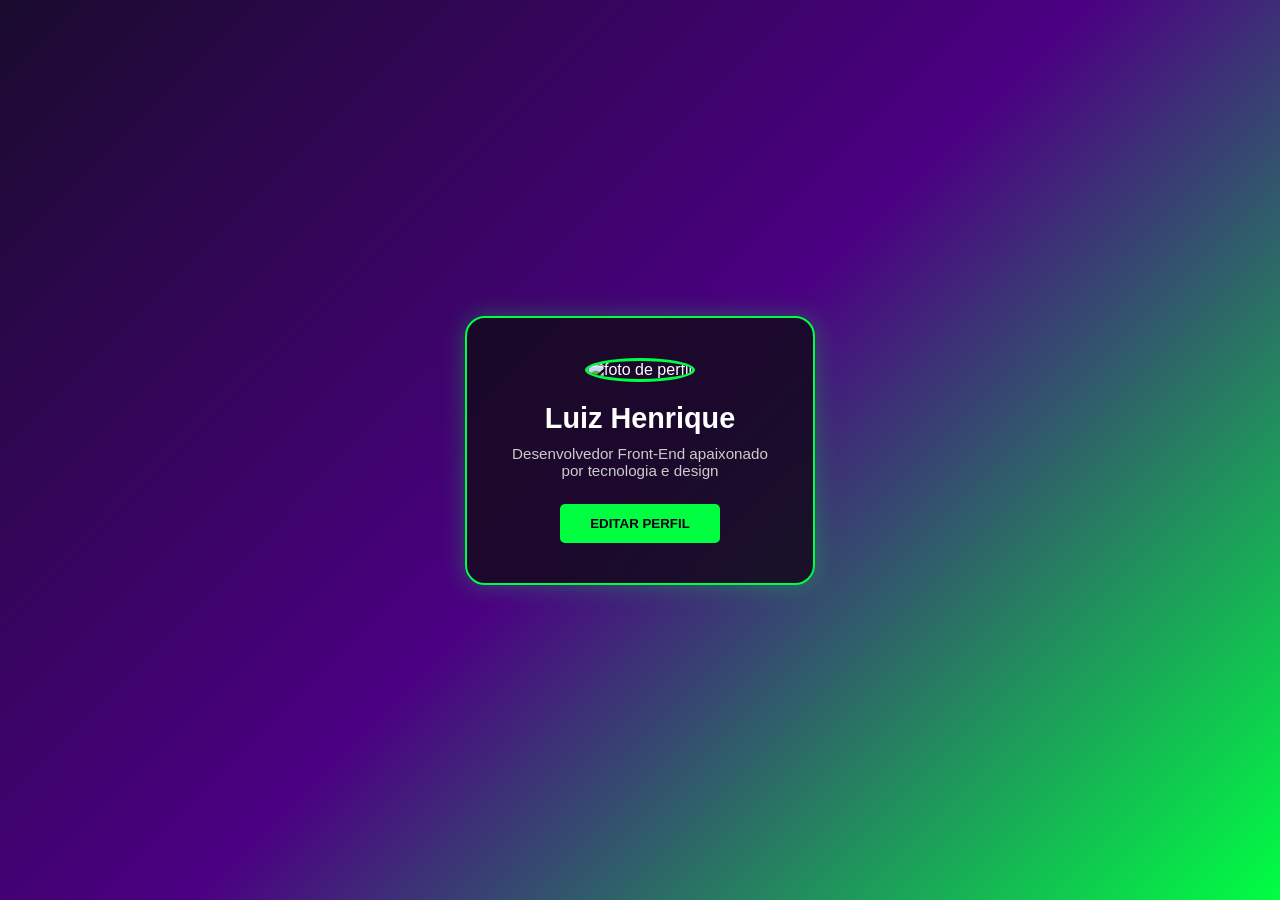
==== index.html @ 84e82abe "Add files via upload" ====
<!DOCTYPE html>
<html lang="pt-br">
<head>
    <meta charset="utf-8">
    <meta name="viewport" content="width=device-width, initial-scale=1.0"> 
    <title>Meu site - EVA 01</title>
    <style>
        /* --- TUDO DO STYLE.CSS AQUI --- */
        * { margin: 0; padding: 0; box-sizing: border-box; font-family: 'Segoe UI', sans-serif; }

        body {
            min-height: 100vh;
            width: 100%;
            display: flex;
            justify-content: center;
            align-items: center;
            background: #0d0216;
            background-image: linear-gradient(135deg, #1a0b2e 0%, #4b0082 50%, #00ff41 100%);
            background-attachment: fixed;
            overflow: hidden;
        }

        .profile-card {
            background: rgba(20, 10, 30, 0.85);
            backdrop-filter: blur(12px);
            border: 2px solid #00ff41;
            box-shadow: 0 0 25px rgba(0, 255, 65, 0.3);
            border-radius: 20px;
            padding: 40px;
            text-align: center;
            width: 350px;
            color: #ffffff;
        }

        .profile-img {
            width: 120px;
            height: 120px;
            border-radius: 50%;
            border: 3px solid #00ff41;
            margin-bottom: 20px;
            object-fit: cover;
            animation: pulsar 2s infinite ease-in-out;
            transition: transform 0.6s ease;
        }

        .profile-img:hover {
            transform: rotate(360deg) scale(1.1);
            border-color: #ff6600;
        }

        @keyframes pulsar {
            0% { transform: scale(1); box-shadow: 0 0 10px #00ff41; }
            50% { transform: scale(1.05); box-shadow: 0 0 25px #00ff41; }
            100% { transform: scale(1); box-shadow: 0 0 10px #00ff41; }
        }

        h1 { font-size: 1.8rem; margin-bottom: 10px; }
        #bio { color: #cccccc; margin-bottom: 25px; font-size: 0.95rem; }

        #editBtn {
            background: #00ff41;
            color: #0d0216;
            border: none;
            padding: 12px 30px;
            border-radius: 5px;
            font-weight: 900;
            text-transform: uppercase;
            cursor: pointer;
        }

        #editBtn:hover { background: #ff6600; box-shadow: 0 0 20px #ff6600; }
    </style>
</head>
<body>

    <div class="profile-card">
        <img src="https://64.media.tumblr.com/8244d8ebf6f9ad4b96d6b44a88787cbb/tumblr_pz8pgpYTt71yuk3dso9_r2_250.png" 
             alt="foto de perfil" class="profile-img">
        <h1 id="username">Luiz Henrique</h1>
        <p id="bio">Desenvolvedor Front-End apaixonado por tecnologia e design</p>
        <button id="editBtn">Editar Perfil</button>
    </div>

    <script>
        /* --- TUDO DO SCRIPT.JS AQUI --- */
        document.getElementById('editBtn').addEventListener('click', () => {
            const novoNome = prompt("Seu Nome:", document.getElementById('username').innerText);
            const novaBio = prompt("Sua Bio:", document.getElementById('bio').innerText);
            if (novoNome) document.getElementById('username').innerText = novoNome;
            if (novaBio) document.getElementById('bio').innerText = novaBio;
        });
    </script> 
</body>
</html>
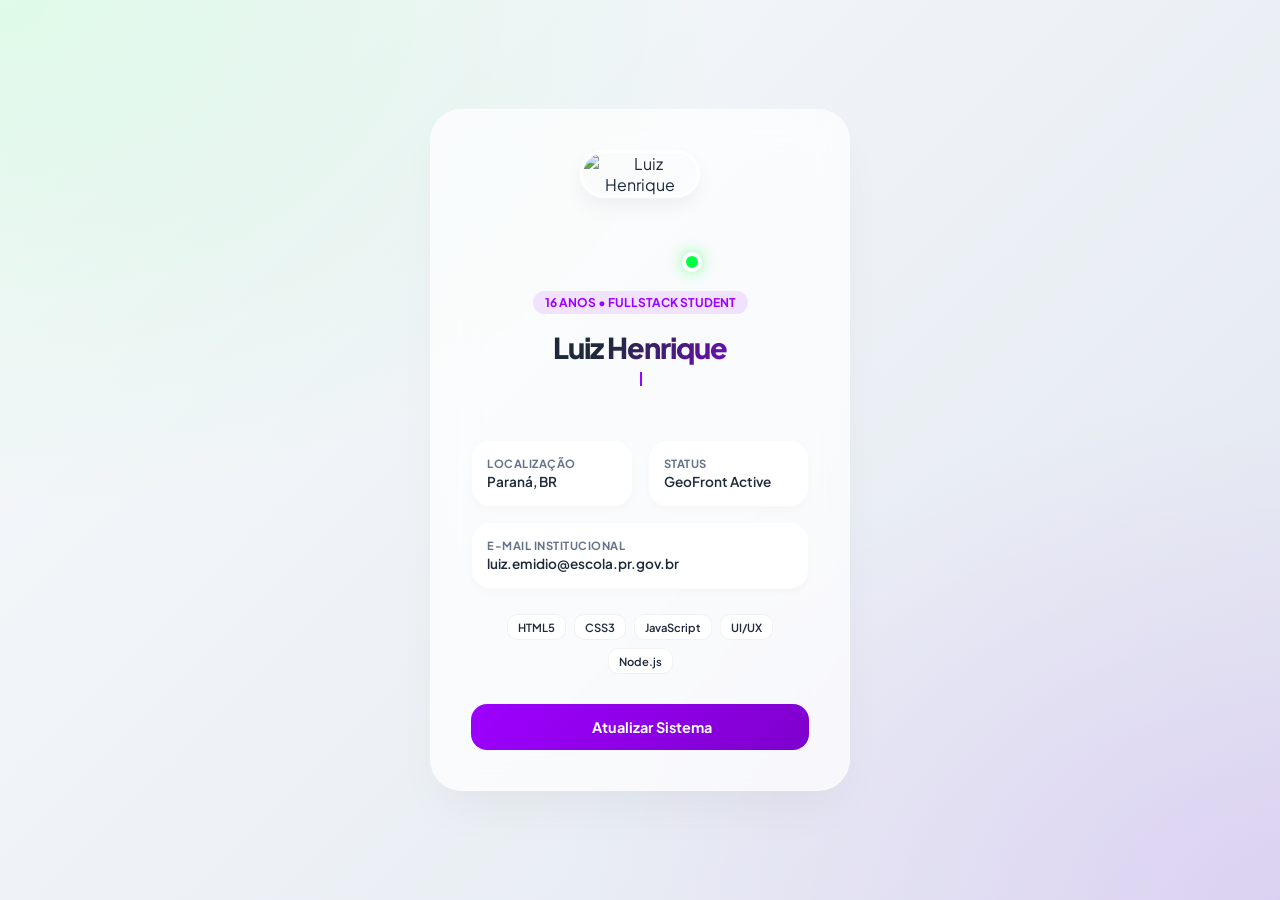
==== commit 35893dc2: "Add files via upload" ====
--- a/index.html
+++ b/index.html
@@ -2,93 +2,283 @@
 <html lang="pt-br">
 <head>
     <meta charset="utf-8">
-    <meta name="viewport" content="width=device-width, initial-scale=1.0"> 
-    <title>Meu site - EVA 01</title>
+    <meta name="viewport" content="width=device-width, initial-scale=1.0">
+    <title>Perfil Profissional - Luiz Henrique</title>
+    <link href="https://fonts.googleapis.com/css2?family=Plus+Jakarta+Sans:wght@300;400;600;800&display=swap" rel="stylesheet">
+    <script src="https://unpkg.com/lucide@latest"></script>
+    
     <style>
-        /* --- TUDO DO STYLE.CSS AQUI --- */
-        * { margin: 0; padding: 0; box-sizing: border-box; font-family: 'Segoe UI', sans-serif; }
+        :root {
+            --neon-green: #00ff41;
+            --neon-purple: #9d00ff;
+            --bg-light: #f8fafc;
+            --card-bg: rgba(255, 255, 255, 0.7);
+            --text-main: #1e293b;
+            --text-dim: #64748b;
+            --border-glass: rgba(255, 255, 255, 0.4);
+        }
+
+        * { margin: 0; padding: 0; box-sizing: border-box; font-family: 'Plus Jakarta Sans', sans-serif; }
 
         body {
             min-height: 100vh;
-            width: 100%;
             display: flex;
             justify-content: center;
             align-items: center;
-            background: #0d0216;
-            background-image: linear-gradient(135deg, #1a0b2e 0%, #4b0082 50%, #00ff41 100%);
-            background-attachment: fixed;
-            overflow: hidden;
+            background: var(--bg-light);
+            background-image: 
+                radial-gradient(at 0% 0%, rgba(0, 255, 65, 0.1) 0px, transparent 40%),
+                radial-gradient(at 100% 100%, rgba(157, 0, 255, 0.1) 0px, transparent 40%),
+                linear-gradient(135deg, #f8fafc 0%, #e2e8f0 100%);
+            color: var(--text-main);
+            padding: 20px;
         }
 
         .profile-card {
-            background: rgba(20, 10, 30, 0.85);
-            backdrop-filter: blur(12px);
-            border: 2px solid #00ff41;
-            box-shadow: 0 0 25px rgba(0, 255, 65, 0.3);
-            border-radius: 20px;
+            background: var(--card-bg);
+            backdrop-filter: blur(20px);
+            -webkit-backdrop-filter: blur(20px);
+            border: 1px solid var(--border-glass);
+            border-radius: 32px;
             padding: 40px;
+            width: 100%;
+            max-width: 420px;
             text-align: center;
-            width: 350px;
-            color: #ffffff;
-        }
-
-        .profile-img {
+            box-shadow: 0 25px 50px -12px rgba(0, 0, 0, 0.05);
+            transition: all 0.5s ease;
+        }
+
+        .profile-img-container {
+            position: relative;
             width: 120px;
             height: 120px;
+            margin: 0 auto 20px;
+        }
+
+        .profile-img {
+            width: 100%;
+            height: 100%;
+            border-radius: 35px;
+            object-fit: cover;
+            border: 3px solid white;
+            box-shadow: 0 10px 20px rgba(0,0,0,0.05);
+        }
+
+        .status-badge {
+            position: absolute;
+            bottom: -2px;
+            right: -2px;
+            width: 20px;
+            height: 20px;
+            background: var(--neon-green);
+            border: 4px solid white;
             border-radius: 50%;
-            border: 3px solid #00ff41;
-            margin-bottom: 20px;
-            object-fit: cover;
-            animation: pulsar 2s infinite ease-in-out;
-            transition: transform 0.6s ease;
-        }
-
-        .profile-img:hover {
-            transform: rotate(360deg) scale(1.1);
-            border-color: #ff6600;
-        }
-
-        @keyframes pulsar {
-            0% { transform: scale(1); box-shadow: 0 0 10px #00ff41; }
-            50% { transform: scale(1.05); box-shadow: 0 0 25px #00ff41; }
-            100% { transform: scale(1); box-shadow: 0 0 10px #00ff41; }
-        }
-
-        h1 { font-size: 1.8rem; margin-bottom: 10px; }
-        #bio { color: #cccccc; margin-bottom: 25px; font-size: 0.95rem; }
+            box-shadow: 0 0 15px rgba(0, 255, 65, 0.5);
+        }
+
+        h1 {
+            font-size: 1.8rem;
+            font-weight: 800;
+            letter-spacing: -1px;
+            margin-bottom: 5px;
+            background: linear-gradient(135deg, var(--text-main) 40%, var(--neon-purple));
+            -webkit-background-clip: text;
+            -webkit-text-fill-color: transparent;
+        }
+
+        .age-tag {
+            display: inline-block;
+            font-size: 0.75rem;
+            font-weight: 700;
+            color: var(--neon-purple);
+            background: rgba(157, 0, 255, 0.1);
+            padding: 4px 12px;
+            border-radius: 20px;
+            margin-bottom: 15px;
+        }
+
+        #bio-container {
+            color: var(--text-dim);
+            font-size: 0.9rem;
+            line-height: 1.5;
+            margin-bottom: 25px;
+            min-height: 45px;
+        }
+
+        .info-grid {
+            display: grid;
+            grid-template-columns: 1fr 1fr;
+            gap: 15px;
+            margin-bottom: 25px;
+        }
+
+        .info-card {
+            background: white;
+            padding: 15px;
+            border-radius: 20px;
+            text-align: left;
+            border: 1px solid rgba(0,0,0,0.02);
+            box-shadow: 0 4px 6px rgba(0,0,0,0.02);
+        }
+
+        .info-card i {
+            color: var(--neon-purple);
+            margin-bottom: 8px;
+            width: 18px;
+        }
+
+        .info-card strong {
+            display: block;
+            font-size: 0.7rem;
+            text-transform: uppercase;
+            color: var(--text-dim);
+            letter-spacing: 0.5px;
+        }
+
+        .info-card span {
+            font-size: 0.85rem;
+            font-weight: 600;
+            word-break: break-all;
+        }
+
+        /* Tech Badges Section */
+        .tech-section {
+            margin-bottom: 30px;
+        }
+
+        .tech-tags {
+            display: flex;
+            flex-wrap: wrap;
+            justify-content: center;
+            gap: 8px;
+            margin-top: 10px;
+        }
+
+        .tech-tag {
+            font-size: 0.7rem;
+            background: #fff;
+            border: 1px solid rgba(0,0,0,0.05);
+            padding: 5px 10px;
+            border-radius: 10px;
+            font-weight: 600;
+            color: var(--text-main);
+            transition: 0.3s;
+        }
+
+        .tech-tag:hover {
+            border-color: var(--neon-green);
+            color: var(--neon-green);
+        }
 
         #editBtn {
-            background: #00ff41;
-            color: #0d0216;
+            background: linear-gradient(135deg, var(--neon-purple), #7e00cc);
+            color: white;
             border: none;
-            padding: 12px 30px;
-            border-radius: 5px;
-            font-weight: 900;
-            text-transform: uppercase;
+            padding: 14px;
+            width: 100%;
+            border-radius: 16px;
+            font-size: 0.9rem;
+            font-weight: 700;
             cursor: pointer;
-        }
-
-        #editBtn:hover { background: #ff6600; box-shadow: 0 0 20px #ff6600; }
+            transition: 0.3s;
+            display: flex;
+            align-items: center;
+            justify-content: center;
+            gap: 8px;
+        }
+
+        #editBtn:hover {
+            transform: translateY(-2px);
+            box-shadow: 0 10px 20px rgba(157, 0, 255, 0.2);
+        }
+
+        .cursor {
+            display: inline-block;
+            width: 2px;
+            height: 0.9rem;
+            background: var(--neon-purple);
+            margin-left: 2px;
+            animation: blink 1s infinite;
+        }
+
+        @keyframes blink { 50% { opacity: 0; } }
     </style>
 </head>
 <body>
 
-    <div class="profile-card">
-        <img src="https://64.media.tumblr.com/8244d8ebf6f9ad4b96d6b44a88787cbb/tumblr_pz8pgpYTt71yuk3dso9_r2_250.png" 
-             alt="foto de perfil" class="profile-img">
+    <main class="profile-card">
+        <div class="profile-img-container">
+            <img src="https://64.media.tumblr.com/8244d8ebf6f9ad4b96d6b44a88787cbb/tumblr_pz8pgpYTt71yuk3dso9_r2_250.png" 
+                 alt="Luiz Henrique" class="profile-img">
+            <div class="status-badge"></div>
+        </div>
+
+        <div class="age-tag">16 ANOS • FULLSTACK STUDENT</div>
         <h1 id="username">Luiz Henrique</h1>
-        <p id="bio">Desenvolvedor Front-End apaixonado por tecnologia e design</p>
-        <button id="editBtn">Editar Perfil</button>
-    </div>
+        
+        <p id="bio-container">
+            <span id="bio"></span><span class="cursor"></span>
+        </p>
+
+        <div class="info-grid">
+            <div class="info-card">
+                <i data-lucide="map-pin"></i>
+                <strong>Localização</strong>
+                <span>Paraná, BR</span>
+            </div>
+            <div class="info-card">
+                <i data-lucide="code-2"></i>
+                <strong>Status</strong>
+                <span>GeoFront Active</span>
+            </div>
+            <div class="info-card" style="grid-column: span 2;">
+                <i data-lucide="mail"></i>
+                <strong>E-mail Institucional</strong>
+                <span>luiz.emidio@escola.pr.gov.br</span>
+            </div>
+        </div>
+
+        <div class="tech-section">
+            <div class="tech-tags">
+                <span class="tech-tag">HTML5</span>
+                <span class="tech-tag">CSS3</span>
+                <span class="tech-tag">JavaScript</span>
+                <span class="tech-tag">UI/UX</span>
+                <span class="tech-tag">Node.js</span>
+            </div>
+        </div>
+        
+        <button id="editBtn">
+            <i data-lucide="refresh-cw" style="width: 16px;"></i>
+            Atualizar Sistema
+        </button>
+    </main>
 
     <script>
-        /* --- TUDO DO SCRIPT.JS AQUI --- */
+        // Inicializa ícones
+        lucide.createIcons();
+
+        const bioElement = document.getElementById('bio');
+        const textoOriginal = "Desenvolvedor Front-End focado em criar experiências digitais modernas, leves e imersivas.";
+        let i = 0;
+
+        function digitar() {
+            if (i < textoOriginal.length) {
+                bioElement.textContent += textoOriginal.charAt(i);
+                i++;
+                setTimeout(digitar, 25);
+            }
+        }
+
+        window.addEventListener('load', digitar);
+
         document.getElementById('editBtn').addEventListener('click', () => {
-            const novoNome = prompt("Seu Nome:", document.getElementById('username').innerText);
-            const novaBio = prompt("Sua Bio:", document.getElementById('bio').innerText);
-            if (novoNome) document.getElementById('username').innerText = novoNome;
-            if (novaBio) document.getElementById('bio').innerText = novaBio;
+            const novoNome = prompt("Redefinir Nome Operacional:", document.getElementById('username').innerText);
+            if (novoNome) {
+                document.getElementById('username').innerText = novoNome;
+            }
         });
-    </script> 
+    </script>
+
 </body>
-</html>
+</html>
